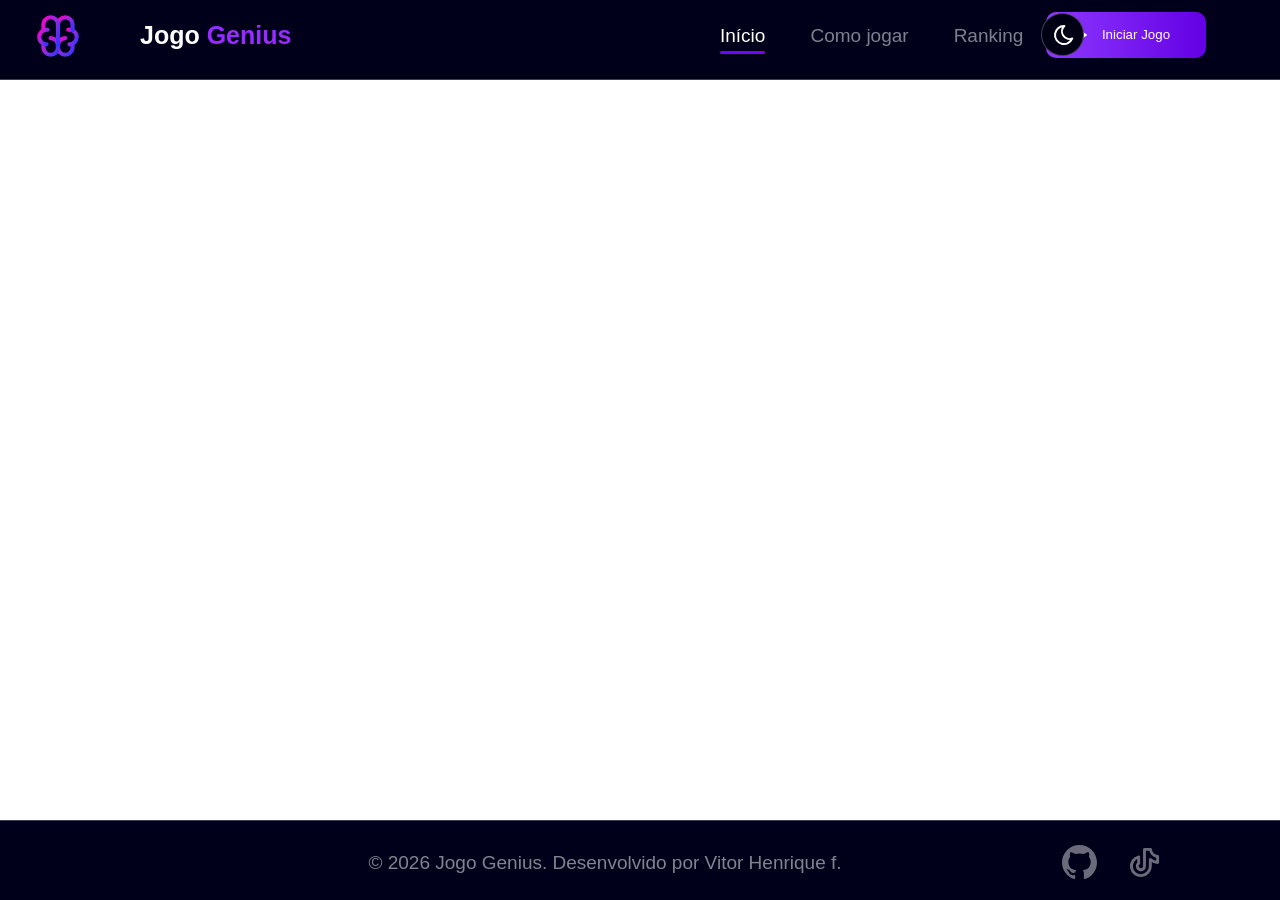
==== Index.html @ a3d83ce1 "Index css concl" ====
<!DOCTYPE html>
<html lang="pt-BR">
<head>
    <meta charset="UTF-8">
    <meta name="viewport" content="width=device-width, initial-scale=1.0">
    <link rel="stylesheet" href="style.css">
    <title>Genius</title>
</head>
<body>
  <video autoplay muted loop id="bgVideo">
    <source src="assets/14813056_1920_1080_30fps.mp4" type="video/mp4">
  </video>

    <header> 
        <p id="tMenu">Jogo <span id="tG">Genius</span></p>
        <svg id="brain" xmlns="http://www.w3.org/2000/svg" width="24" height="24" viewBox="0 0 24 24" fill="none" stroke="url(#brainGradient)" stroke-width="2" stroke-linecap="round" stroke-linejoin="round" class="icon icon-tabler icons-tabler-outline icon-tabler-brain"><defs><linearGradient id="brainGradient" x1="0%" y1="0%" x2="100%" y2="100%"><stop offset="0%" stop-color="#ff00cc"/><stop offset="50%" stop-color="#8a2be2"/><stop offset="100%" stop-color="#3333ff"/></linearGradient></defs><path stroke="none" d="M0 0h24v24H0z" fill="none"/><path d="M15.5 13a3.5 3.5 0 0 0 -3.5 3.5v1a3.5 3.5 0 0 0 7 0v-1.8"/><path d="M8.5 13a3.5 3.5 0 0 1 3.5 3.5v1a3.5 3.5 0 0 1 -7 0v-1.8"/><path d="M17.5 16a3.5 3.5 0 0 0 0 -7h-.5"/><path d="M19 9.3v-2.8a3.5 3.5 0 0 0 -7 0"/><path d="M6.5 16a3.5 3.5 0 0 1 0 -7h.5"/><path d="M5 9.3v-2.8a3.5 3.5 0 0 1 7 0v10"/></svg>        <ul class ="menu">
            <li><a href="" id="mInicio">Início</a></li>
            <li><a href="" id="mComoJogar">Como jogar</a></li>
            <li><a href="" id="mRanking">Ranking</a></li>
            <li><a href="" id="mSobre">Sobre</a></li> 
        </ul>
        <button id="bMenu">
            <svg id="play" xmlns="http://www.w3.org/2000/svg" width="24" height="24" viewBox="0 0 24 24" fill="none" stroke="currentColor" stroke-width="2" stroke-linecap="round" stroke-linejoin="round" class="icon icon-tabler icons-tabler-outline icon-tabler-player-play"><path stroke="none" d="M0 0h24v24H0z" fill="none" /><path d="M7 4v16l13 -8l-13 -8" /></svg>
            <p id="tBMenu">Iniciar Jogo</p>
        </button>
        <button id="bModo">
            <svg id="moon" xmlns="http://www.w3.org/2000/svg" width="24" height="24" viewBox="0 0 24 24" fill="none" stroke="currentColor" stroke-width="2" stroke-linecap="round" stroke-linejoin="round" class="icon icon-tabler icons-tabler-outline icon-tabler-moon"><path stroke="none" d="M0 0h24v24H0z" fill="none" /><path d="M12 3c.132 0 .263 0 .393 0a7.5 7.5 0 0 0 7.92 12.446a9 9 0 1 1 -8.313 -12.454l0 .008" /></svg>
        </button>
    </header>

    <footer>
        <p id="tFooter">© 2026 Jogo Genius. Desenvolvido por Vitor Henrique f.</p>
        <a href="https://github.com/vitor-henrique-f" target="_blank"><svg id="Github" xmlns="http://www.w3.org/2000/svg" width="16" height="16" fill="currentColor" class="bi bi-github" viewBox="0 0 16 16"><path d="M8 0C3.58 0 0 3.58 0 8c0 3.54 2.29 6.53 5.47 7.59.4.07.55-.17.55-.38 0-.19-.01-.82-.01-1.49-2.01.37-2.53-.49-2.69-.94-.09-.23-.48-.94-.82-1.13-.28-.15-.68-.52-.01-.53.63-.01 1.08.58 1.23.82.72 1.21 1.87.87 2.33.66.07-.52.28-.87.51-1.07-1.78-.2-3.64-.89-3.64-3.95 0-.87.31-1.59.82-2.15-.08-.2-.36-1.02.08-2.12 0 0 .67-.21 2.2.82.64-.18 1.32-.27 2-.27s1.36.09 2 .27c1.53-1.04 2.2-.82 2.2-.82.44 1.1.16 1.92.08 2.12.51.56.82 1.27.82 2.15 0 3.07-1.87 3.75-3.65 3.95.29.25.54.73.54 1.48 0 1.07-.01 1.93-.01 2.2 0 .21.15.46.55.38A8.01 8.01 0 0 0 16 8c0-4.42-3.58-8-8-8"/></svg></a>
        <a href="https://www.tiktok.com/@immoth" target="_blank"><svg id="Tiktok" xmlns="http://www.w3.org/2000/svg" width="24" height="24" viewBox="0 0 24 24" fill="none" stroke="currentColor" stroke-width="2" stroke-linecap="round" stroke-linejoin="round" class="icon icon-tabler icons-tabler-outline icon-tabler-brand-tiktok"><path stroke="none" d="M0 0h24v24H0z" fill="none" /><path d="M21 7.917v4.034a9.948 9.948 0 0 1 -5 -1.951v4.5a6.5 6.5 0 1 1 -8 -6.326v4.326a2.5 2.5 0 1 0 4 2v-11.5h4.083a6.005 6.005 0 0 0 4.917 4.917" /></svg></a>
    </footer>
</body>
</html>
---- style.css ----
* {
  margin: 0;
  padding: 0;
  box-sizing: border-box;    
}

body {
  margin: 0;
  overflow: hidden;
}

header {
  width: 100%;
  position: fixed;
  top: 0;
  left: 0;
  background-color: rgb(0, 0, 27);
  height: 80px;  
  border-bottom: rgba(255, 255, 255, 0.24) solid 0.5px;
}

#tMenu {
  color: white;
  font-size: 25px;
  font-family: 'Arial', sans-serif;
  padding-top: 21px;
  padding-left: 140px;
  font-weight: bold;
}

#tG {
  color: rgb(152, 43, 255);
}

#bgVideo {
  position: fixed;
  top: 0;
  left: 0;
  width: 100%;
  height: 100%;
  object-fit: cover;
  z-index: -1;
}

#bMenu {
  position: relative;
  left: 88%;
  bottom: 115%;
  transform: translate(-50%, -50%);
  width: 160px;
  height: 46px;
  border-radius: 10px;
  border: none;
  background: linear-gradient(to right, rgb(142, 56, 255), rgb(99, 0, 228));
  color: white;
  font-family: Arial, Helvetica, sans-serif;
}

#bMenu::before {
    content: "";
    position: absolute;
    inset: -2px;
    background: linear-gradient(90deg, #b388ff, #7b2cff, #b388ff);
    border-radius: 14px;
    filter: blur(5px);
    opacity: 0;
    transition: opacity 0.5s ease;
    z-index: -1;
}

#bMenu:hover::before {
    opacity: 1;
}

#bModo {
  background-color: rgb(0, 0, 20);
  width: 43px;
  height: 43px;
  border-radius: 100%;
  border: 1px solid rgba(255, 255, 255, 0.24);
  position: relative;
  left: 68.5%;
  bottom: 154%;
}

#tBMenu {
  color: white;
  font-family: Arial, Helvetica, sans-serif;
  position: relative;
  left: 6%;
  bottom: 30%;
}

a {
  text-decoration: none;
  user-select: none;
}

p {
  user-select: none;
}

.menu {
  display: flex;
  gap: 45px;
  list-style: none;
  position: relative;
  left: 720px;
  bottom: 79px;
}

#mInicio, #mComoJogar, #mSobre, #mRanking {
  color: rgba(255, 255, 255, 0.5);
  font-size: 19px;
  font-family: Arial, Helvetica, sans-serif;
  position: relative;
  transition: color 0.3s ease;
}

#mInicio::after, 
#mComoJogar::after, 
#mSobre::after, 
#mRanking::after {
  content: "";
  position: absolute;
  left: 0;
  bottom: -8px;
  width: 0%;
  height: 3px;
  background: #7700ff;
  border-radius: 20px;
  transition: width 0.3s ease;
}

#mInicio:hover,
#mComoJogar:hover,
#mSobre:hover,
#mRanking:hover {
  color: white;
}

#mInicio:hover::after,
#mComoJogar:hover::after,
#mSobre:hover::after,
#mRanking:hover::after {
  width: 100%;
}

#mInicio {
  color: white;
}

#mInicio::after {
  width: 100%;
}

#brain {
  width: 50px;
  height: 50px;
  position: relative;
  bottom: 50%;
  left: 2.6%;
  animation: pulse 5s ease-in-out infinite;
}

@keyframes pulse {
    0%, 100% {
        transform: scale(1);
        filter: drop-shadow(0 0 2px #ff00cc);
    }

    50% {
        transform: scale(1.15);
        filter: drop-shadow(0 0 10px #8a2be2);
    }
}

#moon {
  stroke: white;
  position: relative;
  left: 3%;
  top: 3%;
}

#bModo:hover {
  border-color: white;
  transition: border-color 0.8s ease;
}

#play {
  stroke: white;
  position: relative;
  right: 30%;
  top: 20%;
}

footer {
  display: flex;
  align-items: center;
  justify-content: center;
  width: 100%;
  position: relative;
  top: 0;
  left: 0;
  background-color: rgb(0, 0, 27);
  height: 80px;  
  border-top: rgba(255, 255, 255, 0.24) solid 0.5px;
  top: 820px;
}

#tFooter {
  font-size: 19px;
  color: rgba(255, 255, 255, 0.514);
  font-family: Arial, Helvetica, sans-serif;
  position: relative;
  top: 2px;
}

#Github {
  color: rgba(255, 255, 255, 0.418);
  width: 35px;
  height: 35px;
  position: relative;
  left: 220px;
  top: 4px; 
}

#Github:hover, #Tiktok:hover {
  color: white;
  transition: color 0.5s ease;
}

#Tiktok {
  color: rgba(255, 255, 255, 0.418);
  width: 35px;
  height: 35px;
  position: relative;
  left: 250px;
  top: 4px; 
}
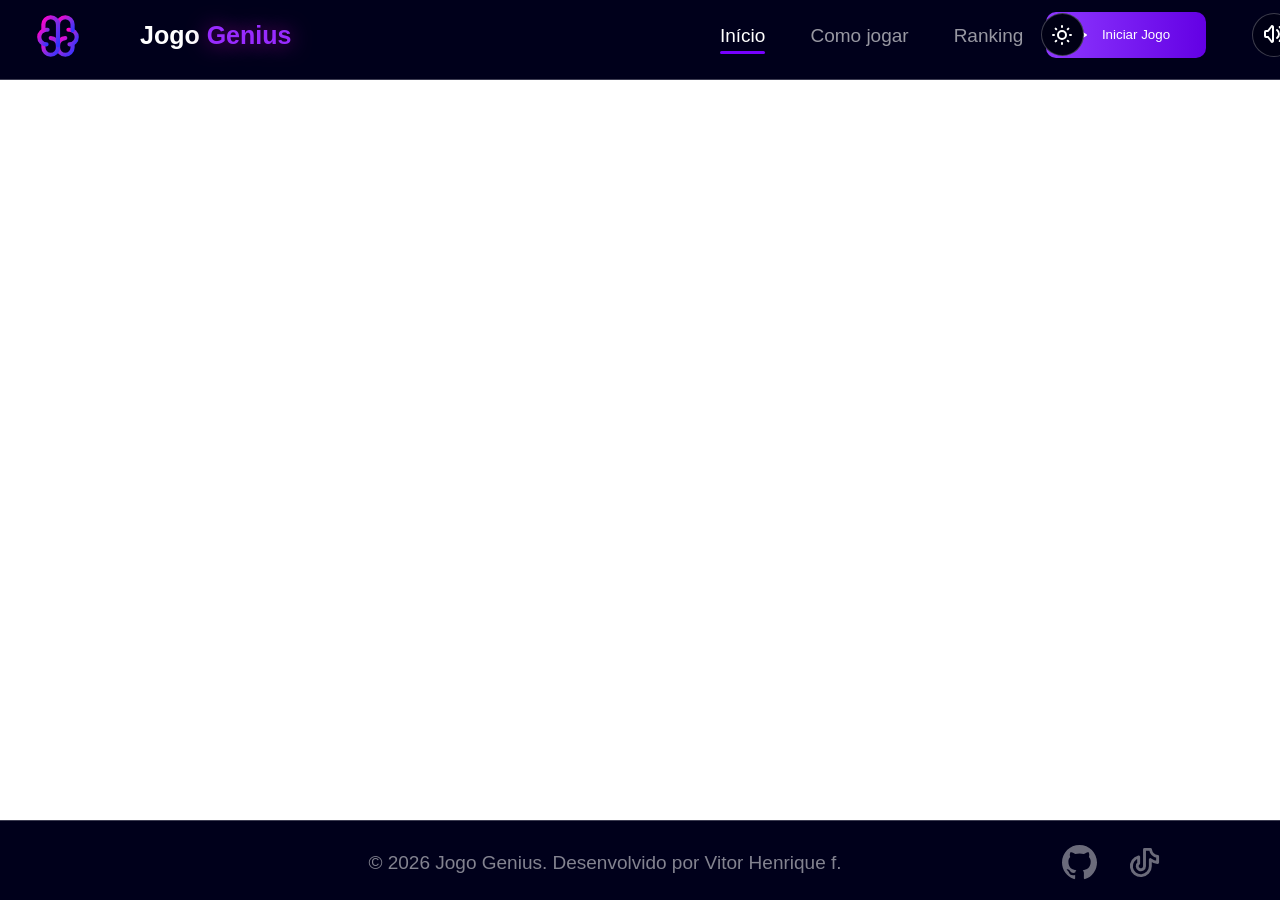
==== commit 182dd440: "Add md E msc" ====
--- a/Index.html
+++ b/Index.html
@@ -4,6 +4,7 @@
     <meta charset="UTF-8">
     <meta name="viewport" content="width=device-width, initial-scale=1.0">
     <link rel="stylesheet" href="style.css">
+    <link rel="icon" type="image/svg+xml" href="assets/brain purple.svg">
     <title>Genius</title>
 </head>
 <body>
@@ -14,10 +15,10 @@
     <header> 
         <p id="tMenu">Jogo <span id="tG">Genius</span></p>
         <svg id="brain" xmlns="http://www.w3.org/2000/svg" width="24" height="24" viewBox="0 0 24 24" fill="none" stroke="url(#brainGradient)" stroke-width="2" stroke-linecap="round" stroke-linejoin="round" class="icon icon-tabler icons-tabler-outline icon-tabler-brain"><defs><linearGradient id="brainGradient" x1="0%" y1="0%" x2="100%" y2="100%"><stop offset="0%" stop-color="#ff00cc"/><stop offset="50%" stop-color="#8a2be2"/><stop offset="100%" stop-color="#3333ff"/></linearGradient></defs><path stroke="none" d="M0 0h24v24H0z" fill="none"/><path d="M15.5 13a3.5 3.5 0 0 0 -3.5 3.5v1a3.5 3.5 0 0 0 7 0v-1.8"/><path d="M8.5 13a3.5 3.5 0 0 1 3.5 3.5v1a3.5 3.5 0 0 1 -7 0v-1.8"/><path d="M17.5 16a3.5 3.5 0 0 0 0 -7h-.5"/><path d="M19 9.3v-2.8a3.5 3.5 0 0 0 -7 0"/><path d="M6.5 16a3.5 3.5 0 0 1 0 -7h.5"/><path d="M5 9.3v-2.8a3.5 3.5 0 0 1 7 0v10"/></svg>        <ul class ="menu">
-            <li><a href="" id="mInicio">Início</a></li>
-            <li><a href="" id="mComoJogar">Como jogar</a></li>
-            <li><a href="" id="mRanking">Ranking</a></li>
-            <li><a href="" id="mSobre">Sobre</a></li> 
+            <li><a href="Index.html" id="mInicio">Início</a></li>
+            <li><a href="comoJogar.html" id="mComoJogar">Como jogar</a></li>
+            <li><a href="ranking.html" id="mRanking">Ranking</a></li>
+            <li><a href="sobre.html" id="mSobre">Sobre</a></li> 
         </ul>
         <button id="bMenu">
             <svg id="play" xmlns="http://www.w3.org/2000/svg" width="24" height="24" viewBox="0 0 24 24" fill="none" stroke="currentColor" stroke-width="2" stroke-linecap="round" stroke-linejoin="round" class="icon icon-tabler icons-tabler-outline icon-tabler-player-play"><path stroke="none" d="M0 0h24v24H0z" fill="none" /><path d="M7 4v16l13 -8l-13 -8" /></svg>
@@ -26,6 +27,9 @@
         <button id="bModo">
             <svg id="moon" xmlns="http://www.w3.org/2000/svg" width="24" height="24" viewBox="0 0 24 24" fill="none" stroke="currentColor" stroke-width="2" stroke-linecap="round" stroke-linejoin="round" class="icon icon-tabler icons-tabler-outline icon-tabler-moon"><path stroke="none" d="M0 0h24v24H0z" fill="none" /><path d="M12 3c.132 0 .263 0 .393 0a7.5 7.5 0 0 0 7.92 12.446a9 9 0 1 1 -8.313 -12.454l0 .008" /></svg>
         </button>
+        <button id="bSom">
+            <svg id="som" xmlns="http://www.w3.org/2000/svg" width="24" height="24" viewBox="0 0 24 24" fill="none" stroke="currentColor" stroke-width="2" stroke-linecap="round" stroke-linejoin="round" class="icon icon-tabler icons-tabler-outline icon-tabler-volume"><path stroke="none" d="M0 0h24v24H0z" fill="none" /><path d="M15 8a5 5 0 0 1 0 8" /><path d="M17.7 5a9 9 0 0 1 0 14" /><path d="M6 15h-2a1 1 0 0 1 -1 -1v-4a1 1 0 0 1 1 -1h2l3.5 -4.5a.8 .8 0 0 1 1.5 .5v14a.8 .8 0 0 1 -1.5 .5l-3.5 -4.5" /></svg>
+        </button>
     </header>
 
     <footer>
@@ -33,5 +37,8 @@
         <a href="https://github.com/vitor-henrique-f" target="_blank"><svg id="Github" xmlns="http://www.w3.org/2000/svg" width="16" height="16" fill="currentColor" class="bi bi-github" viewBox="0 0 16 16"><path d="M8 0C3.58 0 0 3.58 0 8c0 3.54 2.29 6.53 5.47 7.59.4.07.55-.17.55-.38 0-.19-.01-.82-.01-1.49-2.01.37-2.53-.49-2.69-.94-.09-.23-.48-.94-.82-1.13-.28-.15-.68-.52-.01-.53.63-.01 1.08.58 1.23.82.72 1.21 1.87.87 2.33.66.07-.52.28-.87.51-1.07-1.78-.2-3.64-.89-3.64-3.95 0-.87.31-1.59.82-2.15-.08-.2-.36-1.02.08-2.12 0 0 .67-.21 2.2.82.64-.18 1.32-.27 2-.27s1.36.09 2 .27c1.53-1.04 2.2-.82 2.2-.82.44 1.1.16 1.92.08 2.12.51.56.82 1.27.82 2.15 0 3.07-1.87 3.75-3.65 3.95.29.25.54.73.54 1.48 0 1.07-.01 1.93-.01 2.2 0 .21.15.46.55.38A8.01 8.01 0 0 0 16 8c0-4.42-3.58-8-8-8"/></svg></a>
         <a href="https://www.tiktok.com/@immoth" target="_blank"><svg id="Tiktok" xmlns="http://www.w3.org/2000/svg" width="24" height="24" viewBox="0 0 24 24" fill="none" stroke="currentColor" stroke-width="2" stroke-linecap="round" stroke-linejoin="round" class="icon icon-tabler icons-tabler-outline icon-tabler-brand-tiktok"><path stroke="none" d="M0 0h24v24H0z" fill="none" /><path d="M21 7.917v4.034a9.948 9.948 0 0 1 -5 -1.951v4.5a6.5 6.5 0 1 1 -8 -6.326v4.326a2.5 2.5 0 1 0 4 2v-11.5h4.083a6.005 6.005 0 0 0 4.917 4.917" /></svg></a>
     </footer>
+    <audio id="bgMusic"></audio>
+    <script src="som.js"></script>
+    <script src="modo.js"></script>
 </body>
 </html>
--- a/style.css
+++ b/style.css
@@ -14,13 +14,46 @@
   position: fixed;
   top: 0;
   left: 0;
-  background-color: rgb(0, 0, 27);
+  background-color: var(--header);
   height: 80px;  
   border-bottom: rgba(255, 255, 255, 0.24) solid 0.5px;
+  transition: 0.4s ease;
+}
+
+:root {
+  --header: rgb(0, 0, 27);
+  --fCor: rgb(0, 0, 27);
+  --tfCor: rgba(255, 255, 255, 0.514);
+  --text: white;
+  --tG: rgb(152, 43, 255);
+  --lCor: rgba(255, 255, 255, 0.596);
+  --lhCor: rgb(255, 255, 255);
+  --iCor: white;
+  --cBarra: #7700ff;
+  --cTiktok: rgba(255, 255, 255, 0.418);
+  --cGithub: rgba(255, 255, 255, 0.418);
+  --cgtHover: white;
+}
+
+.light-mode {
+  --header: rgb(204, 102, 18);
+  --fCor: rgb(204, 102, 18);
+  --tfCor: rgba(0, 0, 0, 0.63);
+  border-bottom: rgba(0, 0, 0, 0.473) solid 0.5px;
+  --footer: #ffffff;
+  --text: black;
+  --tG: rgb(100, 0, 214);
+  --lCor: rgba(0, 0, 0, 0.39);
+  --lhCor: rgb(255, 255, 255);
+  --iCor: rgb(255, 255, 255);
+  --cBarra: #000000;
+  --cTiktok: rgb(255, 255, 255);
+  --cGithub: rgb(255, 255, 255);
+  --cgtHover: rgb(0, 0, 0);
 }
 
 #tMenu {
-  color: white;
+  color: var(--text);
   font-size: 25px;
   font-family: 'Arial', sans-serif;
   padding-top: 21px;
@@ -29,7 +62,8 @@
 }
 
 #tG {
-  color: rgb(152, 43, 255);
+  color: var(--tG);
+  text-shadow: 0px 1px 20px purple;
 }
 
 #bgVideo {
@@ -72,6 +106,10 @@
     opacity: 1;
 }
 
+#bMenu:hover {
+    cursor: pointer;
+}
+
 #bModo {
   background-color: rgb(0, 0, 20);
   width: 43px;
@@ -110,7 +148,7 @@
 }
 
 #mInicio, #mComoJogar, #mSobre, #mRanking {
-  color: rgba(255, 255, 255, 0.5);
+  color: var(--lCor);
   font-size: 19px;
   font-family: Arial, Helvetica, sans-serif;
   position: relative;
@@ -127,7 +165,7 @@
   bottom: -8px;
   width: 0%;
   height: 3px;
-  background: #7700ff;
+  background: var(--cBarra);
   border-radius: 20px;
   transition: width 0.3s ease;
 }
@@ -136,7 +174,7 @@
 #mComoJogar:hover,
 #mSobre:hover,
 #mRanking:hover {
-  color: white;
+  color: var(--lhCor);
 }
 
 #mInicio:hover::after,
@@ -147,7 +185,7 @@
 }
 
 #mInicio {
-  color: white;
+  color: var(--iCor);
 }
 
 #mInicio::after {
@@ -182,9 +220,10 @@
   top: 3%;
 }
 
-#bModo:hover {
+#bModo:hover, #bSom:hover {
   border-color: white;
   transition: border-color 0.8s ease;
+  cursor: pointer;
 }
 
 #play {
@@ -202,7 +241,8 @@
   position: relative;
   top: 0;
   left: 0;
-  background-color: rgb(0, 0, 27);
+  background-color: var(--fCor);
+  transition: 0.4s ease;
   height: 80px;  
   border-top: rgba(255, 255, 255, 0.24) solid 0.5px;
   top: 820px;
@@ -210,14 +250,14 @@
 
 #tFooter {
   font-size: 19px;
-  color: rgba(255, 255, 255, 0.514);
+  color: var(--tfCor);
   font-family: Arial, Helvetica, sans-serif;
   position: relative;
   top: 2px;
 }
 
 #Github {
-  color: rgba(255, 255, 255, 0.418);
+  color: var(--cGithub);
   width: 35px;
   height: 35px;
   position: relative;
@@ -226,15 +266,44 @@
 }
 
 #Github:hover, #Tiktok:hover {
-  color: white;
+  color: var(--cgtHover);
   transition: color 0.5s ease;
 }
 
 #Tiktok {
-  color: rgba(255, 255, 255, 0.418);
+  color: var(--cTiktok);
   width: 35px;
   height: 35px;
   position: relative;
   left: 250px;
   top: 4px; 
+}
+
+#bSom {
+  background-color: rgb(0, 0, 20);
+  width: 44px;
+  height: 44px;
+  border-radius: 100%;
+  border: 1px solid rgba(255, 255, 255, 0.24);
+  position: relative;
+  left: 81.3%;
+  bottom: 154%;
+}
+
+#som {
+  stroke: white;
+  position: relative;
+  top: 1px;
+}
+
+#mut {
+  stroke: white;
+  position: relative;
+  top: 1px;
+}
+
+#sun {
+  stroke: white;
+  position: relative;
+  top: 4.5%;
 }
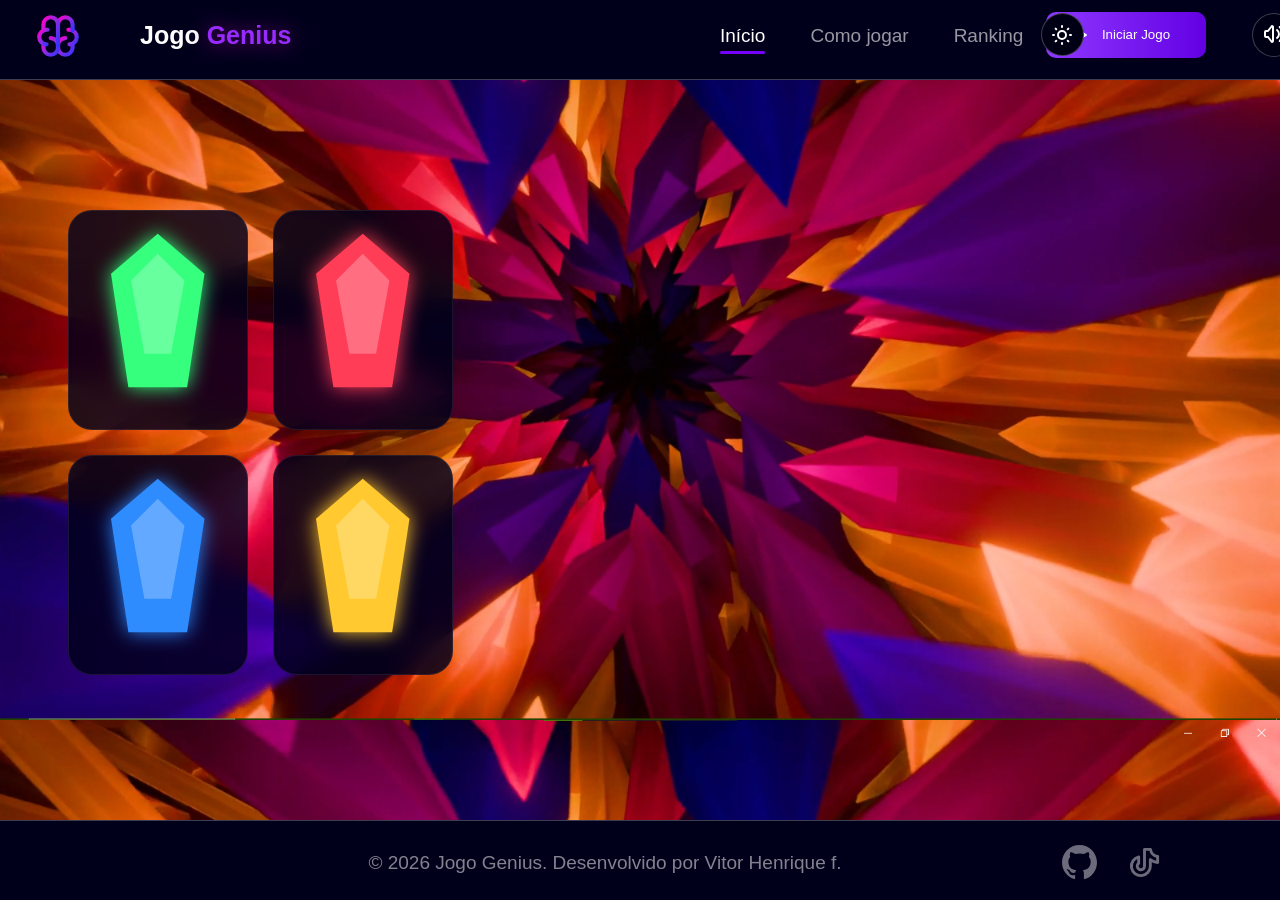
==== commit 7d6594ba: "Game att" ====
--- a/Index.html
+++ b/Index.html
@@ -8,10 +8,6 @@
     <title>Genius</title>
 </head>
 <body>
-  <video autoplay muted loop id="bgVideo">
-    <source src="assets/14813056_1920_1080_30fps.mp4" type="video/mp4">
-  </video>
-
     <header> 
         <p id="tMenu">Jogo <span id="tG">Genius</span></p>
         <svg id="brain" xmlns="http://www.w3.org/2000/svg" width="24" height="24" viewBox="0 0 24 24" fill="none" stroke="url(#brainGradient)" stroke-width="2" stroke-linecap="round" stroke-linejoin="round" class="icon icon-tabler icons-tabler-outline icon-tabler-brain"><defs><linearGradient id="brainGradient" x1="0%" y1="0%" x2="100%" y2="100%"><stop offset="0%" stop-color="#ff00cc"/><stop offset="50%" stop-color="#8a2be2"/><stop offset="100%" stop-color="#3333ff"/></linearGradient></defs><path stroke="none" d="M0 0h24v24H0z" fill="none"/><path d="M15.5 13a3.5 3.5 0 0 0 -3.5 3.5v1a3.5 3.5 0 0 0 7 0v-1.8"/><path d="M8.5 13a3.5 3.5 0 0 1 3.5 3.5v1a3.5 3.5 0 0 1 -7 0v-1.8"/><path d="M17.5 16a3.5 3.5 0 0 0 0 -7h-.5"/><path d="M19 9.3v-2.8a3.5 3.5 0 0 0 -7 0"/><path d="M6.5 16a3.5 3.5 0 0 1 0 -7h.5"/><path d="M5 9.3v-2.8a3.5 3.5 0 0 1 7 0v10"/></svg>        <ul class ="menu">
@@ -37,8 +33,56 @@
         <a href="https://github.com/vitor-henrique-f" target="_blank"><svg id="Github" xmlns="http://www.w3.org/2000/svg" width="16" height="16" fill="currentColor" class="bi bi-github" viewBox="0 0 16 16"><path d="M8 0C3.58 0 0 3.58 0 8c0 3.54 2.29 6.53 5.47 7.59.4.07.55-.17.55-.38 0-.19-.01-.82-.01-1.49-2.01.37-2.53-.49-2.69-.94-.09-.23-.48-.94-.82-1.13-.28-.15-.68-.52-.01-.53.63-.01 1.08.58 1.23.82.72 1.21 1.87.87 2.33.66.07-.52.28-.87.51-1.07-1.78-.2-3.64-.89-3.64-3.95 0-.87.31-1.59.82-2.15-.08-.2-.36-1.02.08-2.12 0 0 .67-.21 2.2.82.64-.18 1.32-.27 2-.27s1.36.09 2 .27c1.53-1.04 2.2-.82 2.2-.82.44 1.1.16 1.92.08 2.12.51.56.82 1.27.82 2.15 0 3.07-1.87 3.75-3.65 3.95.29.25.54.73.54 1.48 0 1.07-.01 1.93-.01 2.2 0 .21.15.46.55.38A8.01 8.01 0 0 0 16 8c0-4.42-3.58-8-8-8"/></svg></a>
         <a href="https://www.tiktok.com/@immoth" target="_blank"><svg id="Tiktok" xmlns="http://www.w3.org/2000/svg" width="24" height="24" viewBox="0 0 24 24" fill="none" stroke="currentColor" stroke-width="2" stroke-linecap="round" stroke-linejoin="round" class="icon icon-tabler icons-tabler-outline icon-tabler-brand-tiktok"><path stroke="none" d="M0 0h24v24H0z" fill="none" /><path d="M21 7.917v4.034a9.948 9.948 0 0 1 -5 -1.951v4.5a6.5 6.5 0 1 1 -8 -6.326v4.326a2.5 2.5 0 1 0 4 2v-11.5h4.083a6.005 6.005 0 0 0 4.917 4.917" /></svg></a>
     </footer>
+    
+    <div class="genius-board">
+
+  <button class="crystal green" data-color="green">
+    <svg viewBox="0 0 100 140" class="crystal-svg">
+      <polygon points="50,5 85,35 72,120 28,120 15,35"/>
+      <polygon class="shine" points="50,20 70,40 60,95 40,95 30,40"/>
+    </svg>
+  </button>
+
+  <button class="crystal red" data-color="red">
+    <svg viewBox="0 0 100 140" class="crystal-svg">
+      <polygon points="50,5 85,35 72,120 28,120 15,35"/>
+      <polygon class="shine" points="50,20 70,40 60,95 40,95 30,40"/>
+    </svg>
+  </button>
+
+  <button class="crystal blue" data-color="blue">
+    <svg viewBox="0 0 100 140" class="crystal-svg">
+      <polygon points="50,5 85,35 72,120 28,120 15,35"/>
+      <polygon class="shine" points="50,20 70,40 60,95 40,95 30,40"/>
+    </svg>
+  </button>
+
+  <button class="crystal yellow" data-color="yellow">
+    <svg viewBox="0 0 100 140" class="crystal-svg">
+      <polygon points="50,5 85,35 72,120 28,120 15,35"/>
+      <polygon class="shine" points="50,20 70,40 60,95 40,95 30,40"/>
+    </svg>
+  </button>
+
+  <button class="crystal purple hidden" data-color="purple">
+    <svg viewBox="0 0 100 140" class="crystal-svg">
+      <polygon points="50,5 85,35 72,120 28,120 15,35"/>
+      <polygon class="shine" points="50,20 70,40 60,95 40,95 30,40"/>
+    </svg>
+  </button>
+
+  <button class="crystal cyan hidden" data-color="cyan">
+    <svg viewBox="0 0 100 140" class="crystal-svg">
+      <polygon points="50,5 85,35 72,120 28,120 15,35"/>
+      <polygon class="shine" points="50,20 70,40 60,95 40,95 30,40"/>
+    </svg>
+  </button>
+
+</div>
+    
     <audio id="bgMusic"></audio>
     <script src="som.js"></script>
     <script src="modo.js"></script>
+    <script src="genius.js"></script>
 </body>
 </html>
--- a/style.css
+++ b/style.css
@@ -1,12 +1,15 @@
 * {
   margin: 0;
   padding: 0;
-  box-sizing: border-box;    
+  box-sizing: border-box;
+  user-select: none;
 }
 
 body {
   margin: 0;
   overflow: hidden;
+  background-image: url(assets/Captura\ de\ tela\ 2026-05-10\ 212627.png);
+  background-size: cover;
 }
 
 header {
@@ -39,7 +42,6 @@
   --header: rgb(204, 102, 18);
   --fCor: rgb(204, 102, 18);
   --tfCor: rgba(0, 0, 0, 0.63);
-  border-bottom: rgba(0, 0, 0, 0.473) solid 0.5px;
   --footer: #ffffff;
   --text: black;
   --tG: rgb(100, 0, 214);
@@ -66,16 +68,6 @@
   text-shadow: 0px 1px 20px purple;
 }
 
-#bgVideo {
-  position: fixed;
-  top: 0;
-  left: 0;
-  width: 100%;
-  height: 100%;
-  object-fit: cover;
-  z-index: -1;
-}
-
 #bMenu {
   position: relative;
   left: 88%;
@@ -131,12 +123,7 @@
 
 a {
   text-decoration: none;
-  user-select: none;
-}
-
-p {
-  user-select: none;
-}
+}  
 
 .menu {
   display: flex;
@@ -306,4 +293,72 @@
   stroke: white;
   position: relative;
   top: 4.5%;
+}
+
+.genius-board {
+  display: grid;
+  grid-template-columns: repeat(2, 180px);
+  gap: 25px;
+  justify-content: center;
+  position: relative;
+  top: 130px;
+  right: 380px;
+  transition: 0.4s ease;
+}
+
+.genius-board.round3 {
+  grid-template-columns: repeat(3, 180px);
+}
+
+.crystal {
+  width: 180px;
+  height: 220px;
+  border: none;
+  cursor: pointer;
+  border-radius: 24px;
+  background: rgba(0, 0, 27, 0.836);
+  backdrop-filter: blur(14px);
+  border: 1px solid rgba(255,255,255,0.08);
+  display: flex;
+  align-items: center;
+  justify-content: center;
+  transition: 0.25s ease;
+}
+
+.crystal:hover {
+  transform: translateY(-8px) scale(1.03);
+}
+
+.crystal-svg {
+  width: 75%;
+  fill: var(--color);
+  filter: drop-shadow(0 0 10px var(--color));
+  transition: .2s;
+}
+
+.shine {
+  fill: rgba(255,255,255,0.25);
+}
+
+.green { --color: #35ff7d; }
+.red { --color: #ff3d57; }
+.blue { --color: #2f8cff; }
+.yellow { --color: #ffc92f; }
+.purple { --color: #a855f7; }
+.cyan { --color: #00e5ff; }
+
+.hidden {
+  display: none;
+}
+
+.crystal.active {
+  background: rgba(255,255,255,0.08);
+  transform: scale(1.08);
+}
+
+.crystal.active .crystal-svg {
+  filter:
+    drop-shadow(0 0 18px var(--color))
+    drop-shadow(0 0 35px var(--color))
+    brightness(1.4);
 }
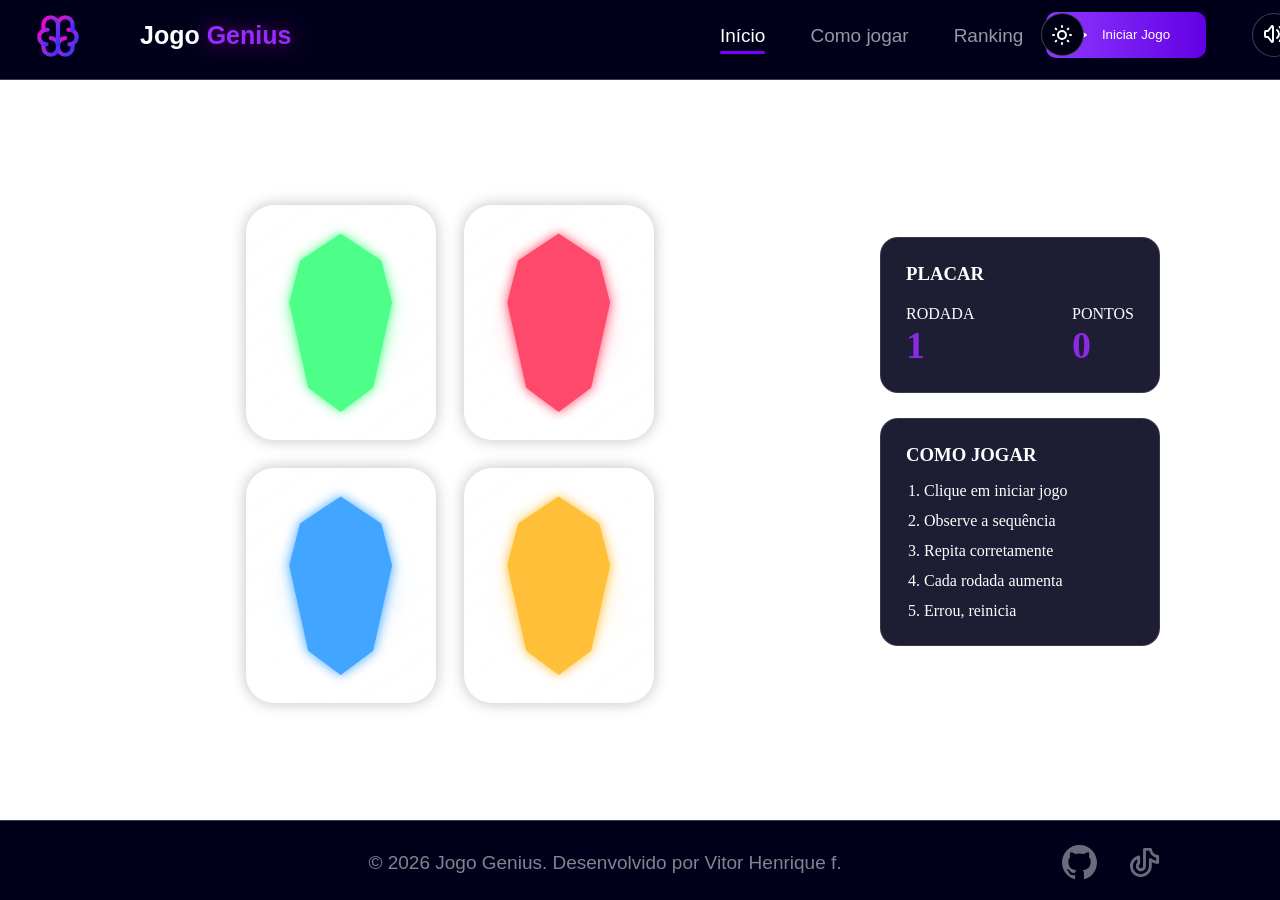
==== commit dfe4eec8: "GAME COMPLETE!" ====
--- a/Index.html
+++ b/Index.html
@@ -8,6 +8,11 @@
     <title>Genius</title>
 </head>
 <body>
+
+     <video autoplay muted loop id="bgVideo">
+     <source src="assets/14813056_1920_1080_30fps.mp4" type="video/mp4"> 
+     </video>
+
     <header> 
         <p id="tMenu">Jogo <span id="tG">Genius</span></p>
         <svg id="brain" xmlns="http://www.w3.org/2000/svg" width="24" height="24" viewBox="0 0 24 24" fill="none" stroke="url(#brainGradient)" stroke-width="2" stroke-linecap="round" stroke-linejoin="round" class="icon icon-tabler icons-tabler-outline icon-tabler-brain"><defs><linearGradient id="brainGradient" x1="0%" y1="0%" x2="100%" y2="100%"><stop offset="0%" stop-color="#ff00cc"/><stop offset="50%" stop-color="#8a2be2"/><stop offset="100%" stop-color="#3333ff"/></linearGradient></defs><path stroke="none" d="M0 0h24v24H0z" fill="none"/><path d="M15.5 13a3.5 3.5 0 0 0 -3.5 3.5v1a3.5 3.5 0 0 0 7 0v-1.8"/><path d="M8.5 13a3.5 3.5 0 0 1 3.5 3.5v1a3.5 3.5 0 0 1 -7 0v-1.8"/><path d="M17.5 16a3.5 3.5 0 0 0 0 -7h-.5"/><path d="M19 9.3v-2.8a3.5 3.5 0 0 0 -7 0"/><path d="M6.5 16a3.5 3.5 0 0 1 0 -7h.5"/><path d="M5 9.3v-2.8a3.5 3.5 0 0 1 7 0v10"/></svg>        <ul class ="menu">
@@ -38,51 +43,94 @@
 
   <button class="crystal green" data-color="green">
     <svg viewBox="0 0 100 140" class="crystal-svg">
-      <polygon points="50,5 85,35 72,120 28,120 15,35"/>
-      <polygon class="shine" points="50,20 70,40 60,95 40,95 30,40"/>
+      <polygon points="50,4 80,24 88,55 74,118 50,136 26,118 12,55 20,24"/>
+      <polygon class="shine" points="50,20 66,35 60,90 50,110 40,90 34,35"/>
     </svg>
   </button>
 
   <button class="crystal red" data-color="red">
     <svg viewBox="0 0 100 140" class="crystal-svg">
-      <polygon points="50,5 85,35 72,120 28,120 15,35"/>
-      <polygon class="shine" points="50,20 70,40 60,95 40,95 30,40"/>
+      <polygon points="50,4 80,24 88,55 74,118 50,136 26,118 12,55 20,24"/>
+      <polygon class="shine" points="50,20 66,35 60,90 50,110 40,90 34,35"/>
     </svg>
   </button>
 
   <button class="crystal blue" data-color="blue">
     <svg viewBox="0 0 100 140" class="crystal-svg">
-      <polygon points="50,5 85,35 72,120 28,120 15,35"/>
-      <polygon class="shine" points="50,20 70,40 60,95 40,95 30,40"/>
+      <polygon points="50,4 80,24 88,55 74,118 50,136 26,118 12,55 20,24"/>
+      <polygon class="shine" points="50,20 66,35 60,90 50,110 40,90 34,35"/>
     </svg>
   </button>
 
   <button class="crystal yellow" data-color="yellow">
     <svg viewBox="0 0 100 140" class="crystal-svg">
-      <polygon points="50,5 85,35 72,120 28,120 15,35"/>
-      <polygon class="shine" points="50,20 70,40 60,95 40,95 30,40"/>
+      <polygon points="50,4 80,24 88,55 74,118 50,136 26,118 12,55 20,24"/>
+      <polygon class="shine" points="50,20 66,35 60,90 50,110 40,90 34,35"/>
     </svg>
   </button>
 
   <button class="crystal purple hidden" data-color="purple">
     <svg viewBox="0 0 100 140" class="crystal-svg">
-      <polygon points="50,5 85,35 72,120 28,120 15,35"/>
-      <polygon class="shine" points="50,20 70,40 60,95 40,95 30,40"/>
+      <polygon points="50,4 80,24 88,55 74,118 50,136 26,118 12,55 20,24"/>
+      <polygon class="shine" points="50,20 66,35 60,90 50,110 40,90 34,35"/>
     </svg>
   </button>
 
   <button class="crystal cyan hidden" data-color="cyan">
     <svg viewBox="0 0 100 140" class="crystal-svg">
-      <polygon points="50,5 85,35 72,120 28,120 15,35"/>
-      <polygon class="shine" points="50,20 70,40 60,95 40,95 30,40"/>
+      <polygon points="50,4 80,24 88,55 74,118 50,136 26,118 12,55 20,24"/>
+      <polygon class="shine" points="50,20 66,35 60,90 50,110 40,90 34,35"/>
     </svg>
   </button>
 
+  <button class="crystal orange hidden" data-color="orange">
+    <svg viewBox="0 0 100 140" class="crystal-svg">
+      <polygon points="50,4 80,24 88,55 74,118 50,136 26,118 12,55 20,24"/>
+      <polygon class="shine" points="50,20 66,35 60,90 50,110 40,90 34,35"/>
+    </svg>
+  </button>
+  
+  <button class="crystal pink hidden" data-color="pink">
+    <svg viewBox="0 0 100 140" class="crystal-svg">
+      <polygon points="50,4 80,24 88,55 74,118 50,136 26,118 12,55 20,24"/>
+      <polygon class="shine" points="50,20 66,35 60,90 50,110 40,90 34,35"/>
+    </svg>
+  </button>
+
+     </div>
+
+     <div class="side-panel">
+  <div class="score-box">
+    <h3>PLACAR</h3>
+    <div class="score-info">
+      <div>
+        <span>RODADA</span>
+        <p id="roundDisplay">1</p>
+      </div>
+      <div>
+        <span>PONTOS</span>
+        <p id="scoreDisplay">0</p>
+      </div>
+    </div>
+  </div>
+
+  <div class="help-box">
+    <h3>COMO JOGAR</h3>
+    <ol>
+      <li>Clique em iniciar jogo</li>
+      <li>Observe a sequência</li>
+      <li>Repita corretamente</li>
+      <li>Cada rodada aumenta</li>
+      <li>Errou, reinicia</li>
+    </ol>
+  </div>
 </div>
     
+    <script src="ranking.js"></script>
     <audio id="bgMusic"></audio>
     <script src="som.js"></script>
     <script src="modo.js"></script>
     <script src="genius.js"></script>
+    <script src="score.js"></script>
 </body>
 </html>
--- a/style.css
+++ b/style.css
@@ -8,8 +8,16 @@
 body {
   margin: 0;
   overflow: hidden;
-  background-image: url(assets/Captura\ de\ tela\ 2026-05-10\ 212627.png);
-  background-size: cover;
+}
+
+#bgVideo {
+  position: fixed;
+  top: 0;
+  left: 0;
+  width: 100%;
+  height: 100%;
+  object-fit: cover; /* faz o vídeo preencher sem distorcer */
+  z-index: -1;       /* joga o vídeo para trás */
 }
 
 header {
@@ -39,8 +47,8 @@
 }
 
 .light-mode {
-  --header: rgb(204, 102, 18);
-  --fCor: rgb(204, 102, 18);
+  --header: rgb(151, 151, 255);
+  --fCor: rgb(151, 151, 255);
   --tfCor: rgba(0, 0, 0, 0.63);
   --footer: #ffffff;
   --text: black;
@@ -297,68 +305,226 @@
 
 .genius-board {
   display: grid;
-  grid-template-columns: repeat(2, 180px);
-  gap: 25px;
+  grid-template-columns: repeat(2, 190px);
+  gap: 28px;
   justify-content: center;
   position: relative;
-  top: 130px;
-  right: 380px;
-  transition: 0.4s ease;
-}
-
+  top: 125px;
+  right: 190px;
+  transition: .4s ease;
+}
+
+/* 6 cristais (rodada 3+) */
 .genius-board.round3 {
-  grid-template-columns: repeat(3, 180px);
+  grid-template-columns: repeat(3, 190px);
+}
+
+/* 🆕 8 cristais (rodada 8+) */
+.genius-board.round8 {
+  grid-template-columns: repeat(4, 190px);
 }
 
 .crystal {
-  width: 180px;
-  height: 220px;
+  width: 190px;
+  height: 235px;
   border: none;
   cursor: pointer;
-  border-radius: 24px;
-  background: rgba(0, 0, 27, 0.836);
-  backdrop-filter: blur(14px);
-  border: 1px solid rgba(255,255,255,0.08);
+  border-radius: 28px;
+
+  background:
+    linear-gradient(
+      145deg,
+      rgba(255,255,255,0.06),
+      rgba(255,255,255,0.015)
+    );
+
+  border: 1px solid rgba(255,255,255,0.12);
+
   display: flex;
   align-items: center;
   justify-content: center;
-  transition: 0.25s ease;
-}
-
+
+  position: relative;
+  overflow: hidden;
+
+  /* 🔥 otimização: remove transições pesadas */
+  transition: background .2s ease, box-shadow .2s ease;
+
+  will-change: transform;
+  box-shadow:
+    inset 0 0 12px rgba(255,255,255,0.03),
+    0 0 15px rgba(0,0,0,0.25);
+}
+
+.crystal::before {
+  content: "";
+  position: absolute;
+  inset: 0;
+
+  background:
+    linear-gradient(
+      125deg,
+      rgba(255,255,255,0.12) 0%,
+      transparent 35%,
+      transparent 70%,
+      rgba(255,255,255,0.04) 100%
+    );
+
+  pointer-events: none;
+}
+
+.crystal::after {
+  content: "";
+  position: absolute;
+
+  width: 55%;
+  height: 55%;
+
+  background: var(--color);
+  border-radius: 50%;
+
+  /* 🔥 blur menor = menos GPU load */
+  filter: blur(12px);
+  opacity: .15;
+
+  z-index: 0;
+}
+
+/* ❌ removido scale pesado */
 .crystal:hover {
-  transform: translateY(-8px) scale(1.03);
-}
-
+  transform: translateY(-4px);
+  box-shadow:
+    inset 0 0 14px rgba(255,255,255,0.05),
+    0 0 18px color-mix(in srgb, var(--color) 25%, transparent);
+}
+
+/* SVG mais leve */
 .crystal-svg {
-  width: 75%;
+  width: 72%;
+  position: relative;
+  z-index: 2;
+
   fill: var(--color);
-  filter: drop-shadow(0 0 10px var(--color));
-  transition: .2s;
-}
-
-.shine {
-  fill: rgba(255,255,255,0.25);
-}
-
-.green { --color: #35ff7d; }
-.red { --color: #ff3d57; }
-.blue { --color: #2f8cff; }
-.yellow { --color: #ffc92f; }
-.purple { --color: #a855f7; }
-.cyan { --color: #00e5ff; }
+
+  filter:
+    drop-shadow(0 0 6px var(--color));
+
+  transition: filter .15s ease;
+}
+
+/* ACTIVE otimizado (sem scale grande) */
+.crystal.active {
+  transform: translateY(-2px);
+
+  background:
+    linear-gradient(
+      145deg,
+      rgba(255,255,255,0.12),
+      rgba(255,255,255,0.03)
+    );
+
+  box-shadow:
+    0 0 18px var(--color),
+    inset 0 0 18px rgba(255,255,255,0.08);
+}
+
+.crystal.active::after {
+  opacity: .25;
+  filter: blur(20px);
+}
+
+/* remove crescimento do SVG (isso causa “lag visual”) */
+.crystal.active .crystal-svg {
+  filter:
+    drop-shadow(0 0 10px var(--color));
+}
+
+.green  { --color: #4dff88; }
+.red    { --color: #ff496a; }
+.blue   { --color: #42a5ff; }
+.yellow { --color: #ffbf38; }
+.purple { --color: #b36cff; }
+.cyan   { --color: #00eaff; }
+.orange { --color: #ff8c00; }
+.pink   { --color: #ff4fd8; }
 
 .hidden {
   display: none;
 }
 
-.crystal.active {
-  background: rgba(255,255,255,0.08);
-  transform: scale(1.08);
-}
-
-.crystal.active .crystal-svg {
-  filter:
-    drop-shadow(0 0 18px var(--color))
-    drop-shadow(0 0 35px var(--color))
-    brightness(1.4);
+.side-panel {
+ position:absolute;
+ right:120px;
+ top:237px;
+ display:flex;
+ flex-direction:column;
+ gap:25px;
+}
+
+.score-box,.help-box{
+ width:280px;
+ background:rgba(10,10,35,.92);
+ border:1px solid rgba(255,255,255,.12);
+ border-radius:18px;
+ padding:25px;
+ color:white;
+ backdrop-filter:blur(12px);
+}
+
+.score-info{
+ display:flex;
+ justify-content:space-between;
+ margin-top:20px;
+}
+
+.score-info p{
+ font-size:38px;
+ color:#8a2be2;
+ font-weight:900;
+}
+
+.help-box ol{
+ margin-top:16px;
+ padding-left:18px;
+ display:flex;
+ flex-direction:column;
+ gap:12px;
+}
+
+.genius-board.dark-crystals .crystal svg {
+  fill: #000 !important;
+  stroke: #111 !important;
+  filter: drop-shadow(0 0 8px rgba(0,0,0,0.9));
+  transition: all .25s ease;
+}
+
+.genius-board.dark-crystals .crystal:hover svg {
+  fill: #050505 !important;
+  stroke: #222 !important;
+  filter: drop-shadow(0 0 14px rgba(0,0,0,1));
+}
+
+.genius-board.dark-crystals .crystal.active svg {
+  fill: #2c2c2c !important;
+  stroke: #555 !important;
+  filter: drop-shadow(0 0 18px rgba(255,255,255,0.18));
+}
+
+.genius-board.dark-crystals .crystal svg path {
+  fill: #000 !important;
+  stroke: #111 !important;
+}
+
+.genius-board.dark-crystals .crystal.active {
+  box-shadow:
+    0 0 18px rgba(255,255,255,0.35),
+    0 0 35px rgba(255,255,255,0.2),
+    0 0 60px rgba(255,255,255,0.12) !important;
+}
+
+.genius-board.dark-crystals .crystal.active svg,
+.genius-board.dark-crystals .crystal.active svg path {
+  fill: #2f2f2f !important;
+  stroke: #ffffff55 !important;
+  filter: drop-shadow(0 0 10px rgba(255,255,255,0.35));
 }
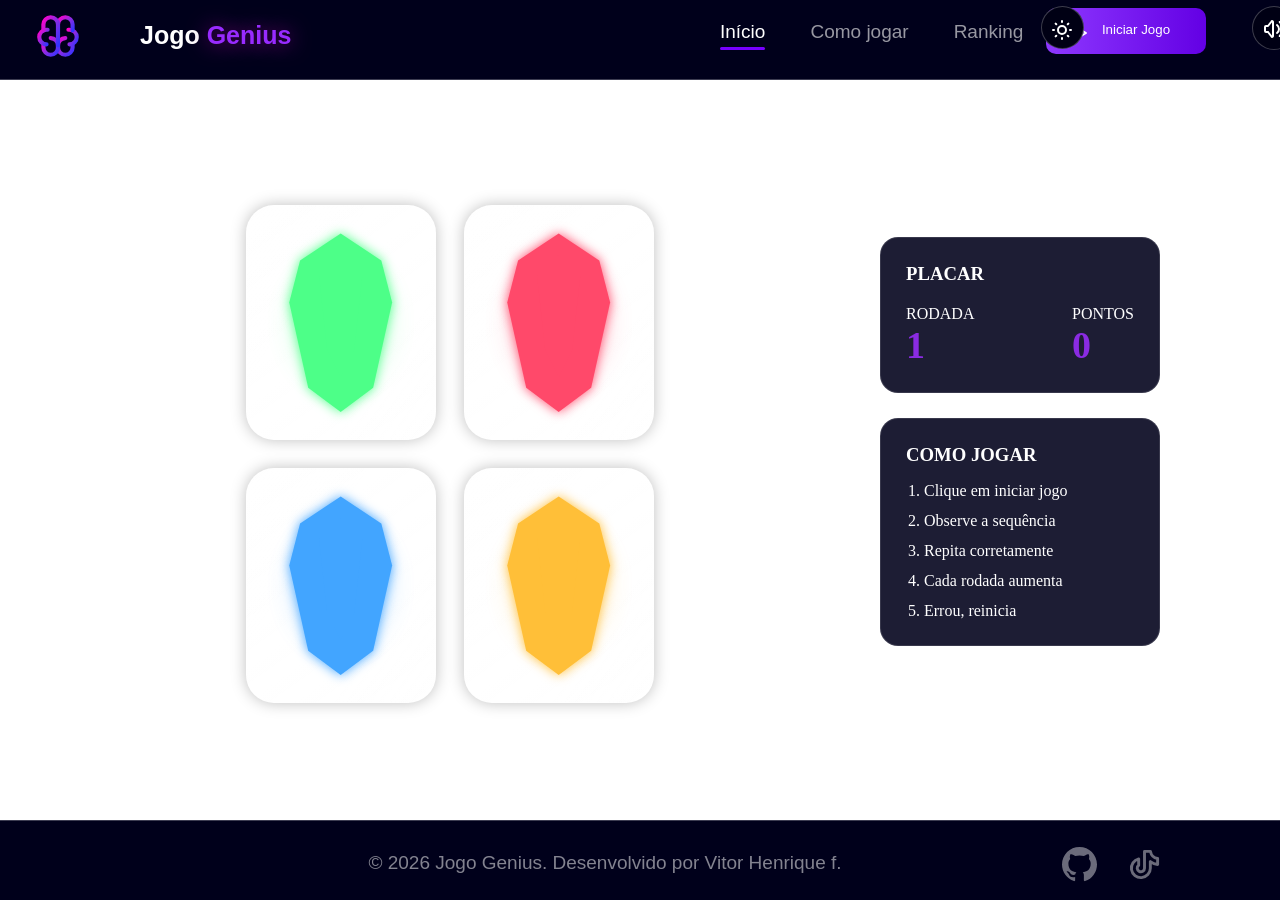
==== commit 6ad71712: "Att" ====
--- a/Index.html
+++ b/Index.html
@@ -1,4 +1,4 @@
-<!DOCTYPE html>
+<!DOCTYPE html
 <html lang="pt-BR">
 <head>
     <meta charset="UTF-8">
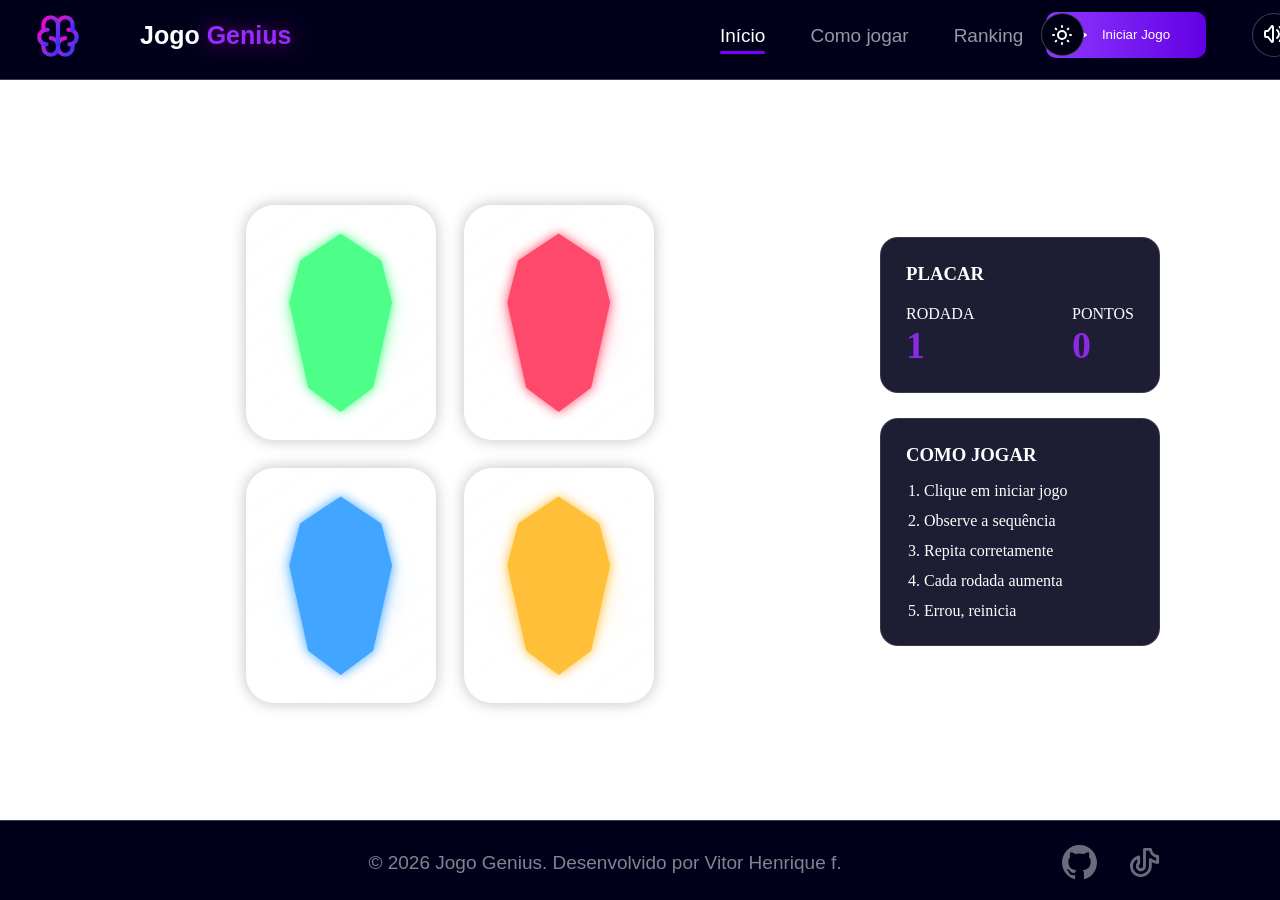
==== commit 9e1e9662: "GAME COMPLETE!" ====
--- a/Index.html
+++ b/Index.html
@@ -1,4 +1,4 @@
-<!DOCTYPE html
+<!DOCTYPE html>
 <html lang="pt-BR">
 <head>
     <meta charset="UTF-8">
